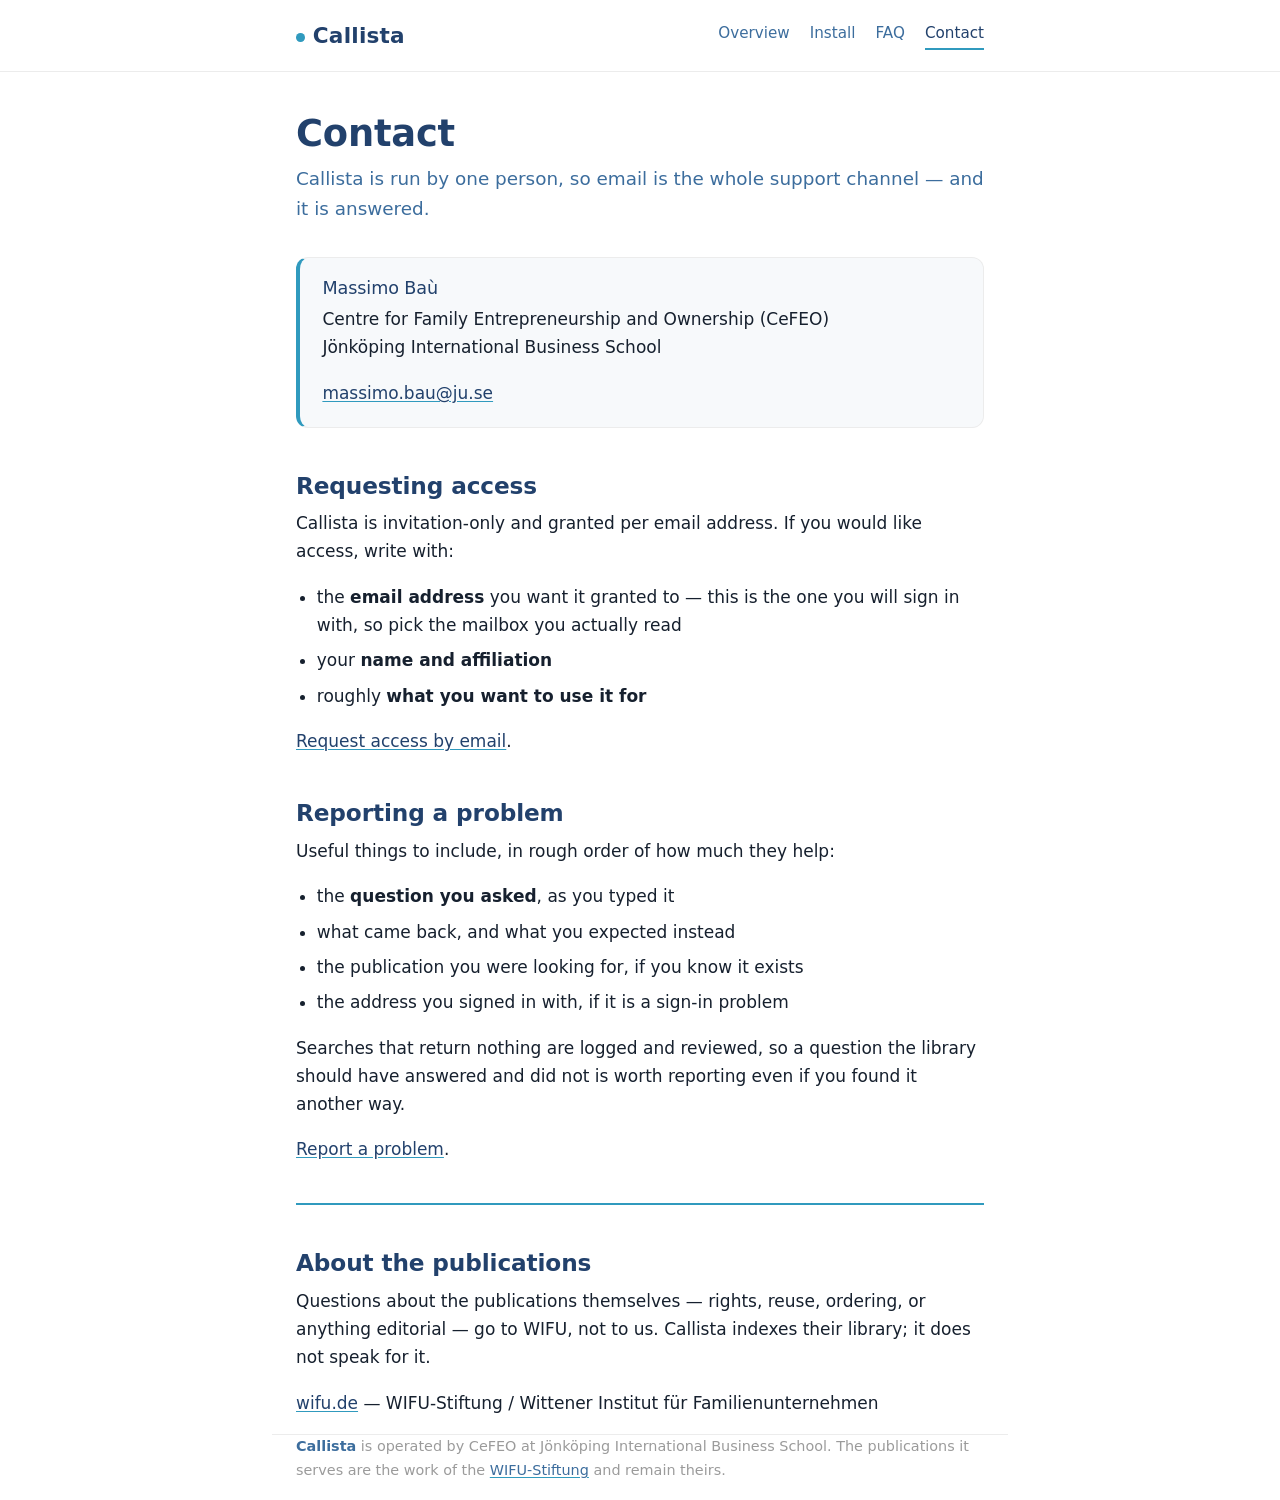
==== contact.html @ 36d976da "Callista public site: overview, install, FAQ, contact Static HTML on the WIFU palette (navy #22416C," ====
<!doctype html>
<html lang="en">
<head>
<meta charset="utf-8">
<meta name="viewport" content="width=device-width,initial-scale=1">
<title>Callista — Contact</title>
<meta name="description" content="Request access to Callista, or report a problem.">
<link rel="icon" href="favicon.svg" type="image/svg+xml">
<link rel="stylesheet" href="styles.css">
</head>
<body>

<header>
  <div class="bar">
    <a class="wordmark" href="./">Callista</a>
    <nav>
      <a href="./">Overview</a>
      <a href="install.html">Install</a>
      <a href="faq.html">FAQ</a>
      <a href="contact.html" aria-current="page">Contact</a>
    </nav>
  </div>
</header>

<main class="wrap">

  <h1>Contact</h1>
  <p class="lede">Callista is run by one person, so email is the whole support channel —
    and it is answered.</p>

  <div class="panel accent">
    <h3>Massimo Baù</h3>
    <p>Centre for Family Entrepreneurship and Ownership (CeFEO)<br>
       Jönköping International Business School</p>
    <p style="margin-bottom:0">
      <a href="mailto:massimo.bau@ju.se?subject=Callista">massimo.bau@ju.se</a>
    </p>
  </div>

  <h2>Requesting access</h2>
  <p>Callista is invitation-only and granted per email address. If you would like access,
    write with:</p>
  <ul>
    <li>the <strong>email address</strong> you want it granted to — this is the one you
      will sign in with, so pick the mailbox you actually read</li>
    <li>your <strong>name and affiliation</strong></li>
    <li>roughly <strong>what you want to use it for</strong></li>
  </ul>
  <p><a href="mailto:massimo.bau@ju.se?subject=Callista%20access%20request">Request access
    by email</a>.</p>

  <h2>Reporting a problem</h2>
  <p>Useful things to include, in rough order of how much they help:</p>
  <ul>
    <li>the <strong>question you asked</strong>, as you typed it</li>
    <li>what came back, and what you expected instead</li>
    <li>the publication you were looking for, if you know it exists</li>
    <li>the address you signed in with, if it is a sign-in problem</li>
  </ul>
  <p>Searches that return nothing are logged and reviewed, so a question the library should
    have answered and did not is worth reporting even if you found it another way.</p>
  <p><a href="mailto:massimo.bau@ju.se?subject=Callista%20problem%20report">Report a
    problem</a>.</p>

  <hr>

  <h2>About the publications</h2>
  <p>Questions about the publications themselves — rights, reuse, ordering, or anything
    editorial — go to WIFU, not to us. Callista indexes their library; it does not speak
    for it.</p>
  <p><a href="https://www.wifu.de/" rel="noopener">wifu.de</a> —
     WIFU-Stiftung / Wittener Institut für Familienunternehmen</p>

</main>

<footer class="wrap">
  <p><strong style="color:var(--tert)">Callista</strong> is operated by CeFEO at Jönköping
    International Business School. The publications it serves are the work of the
    <a href="https://www.wifu.de/" rel="noopener">WIFU-Stiftung</a> and remain theirs.</p>
</footer>

</body>
</html>
---- styles.css ----
/* Callista — callista.familybusiness.se
 *
 * Palette lifted from WIFU's own theme (bergauf). Note the contrast constraint:
 * #309ABE on white is ~3.1:1, which is fine for large headings, fills and rules but
 * NOT for body copy. Body text is always --navy or near-black. Do not "brighten" it.
 */

:root {
  --navy:  #22416C;   /* primary — all body copy */
  --cyan:  #309ABE;   /* accent — rules, fills, large headings only */
  --tert:  #3C6D9D;   /* secondary text */
  --grey:  #ECECEC;   /* borders, panels */
  --mid:   #9B9B9B;   /* muted text */
  --ink:   #16202E;   /* near-black for long-form reading */
  --bg:    #ffffff;
  --panel: #F7F9FB;
}

/* Self-hosted, per the brand spec — no third-party font CDN, so no external request
 * and nothing to consent to. The .woff2 files belong in ./fonts/. Until they land the
 * stacks below fall back cleanly, so the site is never blocked on the asset drop. */
@font-face {
  font-family: 'Roboto Condensed';
  src: url('./fonts/roboto-condensed-700.woff2') format('woff2');
  font-weight: 700; font-style: normal; font-display: swap;
}
@font-face {
  font-family: 'Roboto';
  src: url('./fonts/roboto-400.woff2') format('woff2');
  font-weight: 400; font-style: normal; font-display: swap;
}
@font-face {
  font-family: 'Roboto';
  src: url('./fonts/roboto-500.woff2') format('woff2');
  font-weight: 500; font-style: normal; font-display: swap;
}

*, *::before, *::after { box-sizing: border-box; }

html { -webkit-text-size-adjust: 100%; }

body {
  margin: 0;
  font-family: 'Roboto', system-ui, -apple-system, 'Segoe UI', Helvetica, Arial, sans-serif;
  font-size: 17px;
  line-height: 1.65;
  color: var(--ink);
  background: var(--bg);
}

.wrap { max-width: 46rem; margin: 0 auto; padding: 0 1.5rem; }

/* ---------------------------------------------------------------- header */
header {
  border-bottom: 1px solid var(--grey);
  background: var(--bg);
}
.bar {
  display: flex; align-items: center; gap: 1.5rem;
  padding: 1.1rem 0;
  max-width: 46rem; margin: 0 auto; padding-left: 1.5rem; padding-right: 1.5rem;
}

/* The wordmark. NOTE: this is typographic on purpose — logo.svg and mark.svg are being
 * finalised separately. When they arrive, replace the .wordmark span with:
 *   <img src="logo.svg" alt="Callista" height="28">
 * The WIFU logo deliberately does NOT appear here: callista.familybusiness.se is a
 * CeFEO-operated domain, and a WIFU mark in the header would read as "published by WIFU". */
.wordmark {
  font-family: 'Roboto Condensed', 'Arial Narrow', system-ui, sans-serif;
  font-weight: 700;
  font-size: 1.35rem;
  letter-spacing: .01em;
  color: var(--navy);
  text-decoration: none;
  white-space: nowrap;
}
.wordmark::before {
  content: ""; display: inline-block;
  width: .55rem; height: .55rem; border-radius: 50%;
  background: var(--cyan); margin-right: .5rem; vertical-align: .05em;
}

nav { margin-left: auto; display: flex; gap: 1.25rem; flex-wrap: wrap; }
nav a {
  color: var(--tert); text-decoration: none; font-size: .95rem; font-weight: 500;
  padding-bottom: 2px; border-bottom: 2px solid transparent;
}
nav a:hover { color: var(--navy); }
nav a[aria-current="page"] { color: var(--navy); border-bottom-color: var(--cyan); }

/* ------------------------------------------------------------------ type */
h1, h2, h3 {
  font-family: 'Roboto Condensed', 'Arial Narrow', system-ui, sans-serif;
  font-weight: 700;
  color: var(--navy);
  line-height: 1.2;
  letter-spacing: -.005em;
}
h1 { font-size: 2.3rem; margin: 2.5rem 0 .5rem; }
h2 { font-size: 1.45rem; margin: 2.75rem 0 .6rem; }
h3 { font-size: 1.1rem; margin: 1.75rem 0 .4rem; font-family: 'Roboto', system-ui, sans-serif; font-weight: 500; }

.lede { font-size: 1.15rem; color: var(--tert); margin: 0 0 2rem; }

p { margin: 0 0 1.1rem; }
a { color: var(--navy); text-decoration-color: var(--cyan); text-underline-offset: 2px; }
a:hover { color: var(--cyan); }

ul, ol { margin: 0 0 1.1rem; padding-left: 1.3rem; }
li { margin-bottom: .45rem; }

hr { border: 0; border-top: 2px solid var(--cyan); margin: 2.5rem 0; }

code, .mono {
  font-family: ui-monospace, SFMono-Regular, Menlo, Consolas, monospace;
  font-size: .9em;
  background: var(--panel);
  border: 1px solid var(--grey);
  border-radius: 5px;
  padding: .1rem .35rem;
  word-break: break-all;
}

/* --------------------------------------------------------------- panels */
.panel {
  background: var(--panel);
  border: 1px solid var(--grey);
  border-radius: 12px;
  padding: 1.25rem 1.4rem;
  margin: 0 0 1.4rem;
}
.panel.accent { border-left: 4px solid var(--cyan); }
.panel h3 { margin-top: 0; }
.panel :last-child { margin-bottom: 0; }

/* URL to copy on the install page */
.endpoint {
  display: block;
  font-family: ui-monospace, SFMono-Regular, Menlo, Consolas, monospace;
  font-size: 1rem;
  background: var(--navy);
  color: #fff;
  border: 0;
  border-radius: 10px;
  padding: .9rem 1.1rem;
  margin: 0 0 1.4rem;
  word-break: break-all;
}

/* numbered steps */
ol.steps { list-style: none; padding: 0; counter-reset: s; }
ol.steps > li {
  counter-increment: s;
  position: relative;
  padding-left: 2.6rem;
  margin-bottom: 1.5rem;
}
ol.steps > li::before {
  content: counter(s);
  position: absolute; left: 0; top: .05rem;
  width: 1.8rem; height: 1.8rem;
  display: grid; place-items: center;
  border-radius: 50%;
  background: var(--cyan); color: #fff;
  font-family: 'Roboto Condensed', system-ui, sans-serif;
  font-weight: 700; font-size: .95rem;
}

/* stat row */
.stats { display: flex; flex-wrap: wrap; gap: 1.75rem; margin: 0 0 1.5rem; }
.stat b {
  display: block;
  font-family: 'Roboto Condensed', 'Arial Narrow', system-ui, sans-serif;
  font-weight: 700; font-size: 2rem; line-height: 1.1; color: var(--navy);
}
.stat span { color: var(--tert); font-size: .9rem; }

/* FAQ */
details {
  border-bottom: 1px solid var(--grey);
  padding: 1rem 0;
}
details summary {
  cursor: pointer;
  font-weight: 500;
  color: var(--navy);
  list-style: none;
  display: flex; gap: .6rem; align-items: flex-start;
}
details summary::-webkit-details-marker { display: none; }
details summary::before {
  content: "+"; color: var(--cyan); font-weight: 700; line-height: 1.5;
}
details[open] summary::before { content: "–"; }
details > *:not(summary) { margin-top: .8rem; }

/* --------------------------------------------------------------- footer */
footer {
  margin-top: 4rem;
  border-top: 1px solid var(--grey);
  padding: 2rem 0 3rem;
  color: var(--mid);
  font-size: .9rem;
}
footer a { color: var(--tert); }

/* --------------------------------------------------------------- mobile */
@media (max-width: 34rem) {
  body { font-size: 16px; }
  h1 { font-size: 1.85rem; }
  h2 { font-size: 1.25rem; }
  .bar { flex-wrap: wrap; gap: .75rem 1rem; }
  nav { margin-left: 0; width: 100%; gap: 1rem; }
  .stats { gap: 1.1rem 1.75rem; }
}

/* Respect the reader's theme where it costs nothing, but keep the palette:
 * this is a brand surface, so dark mode inverts the shell, not the accents. */
@media (prefers-color-scheme: dark) {
  :root {
    --bg: #10161F; --panel: #182231; --grey: #2A3646;
    --ink: #E4EAF1; --navy: #8FB6D8; --tert: #9FB6CC; --mid: #7C8B9C;
  }
  .endpoint { background: #1B2942; }
  ol.steps > li::before { color: #0E141C; }
}
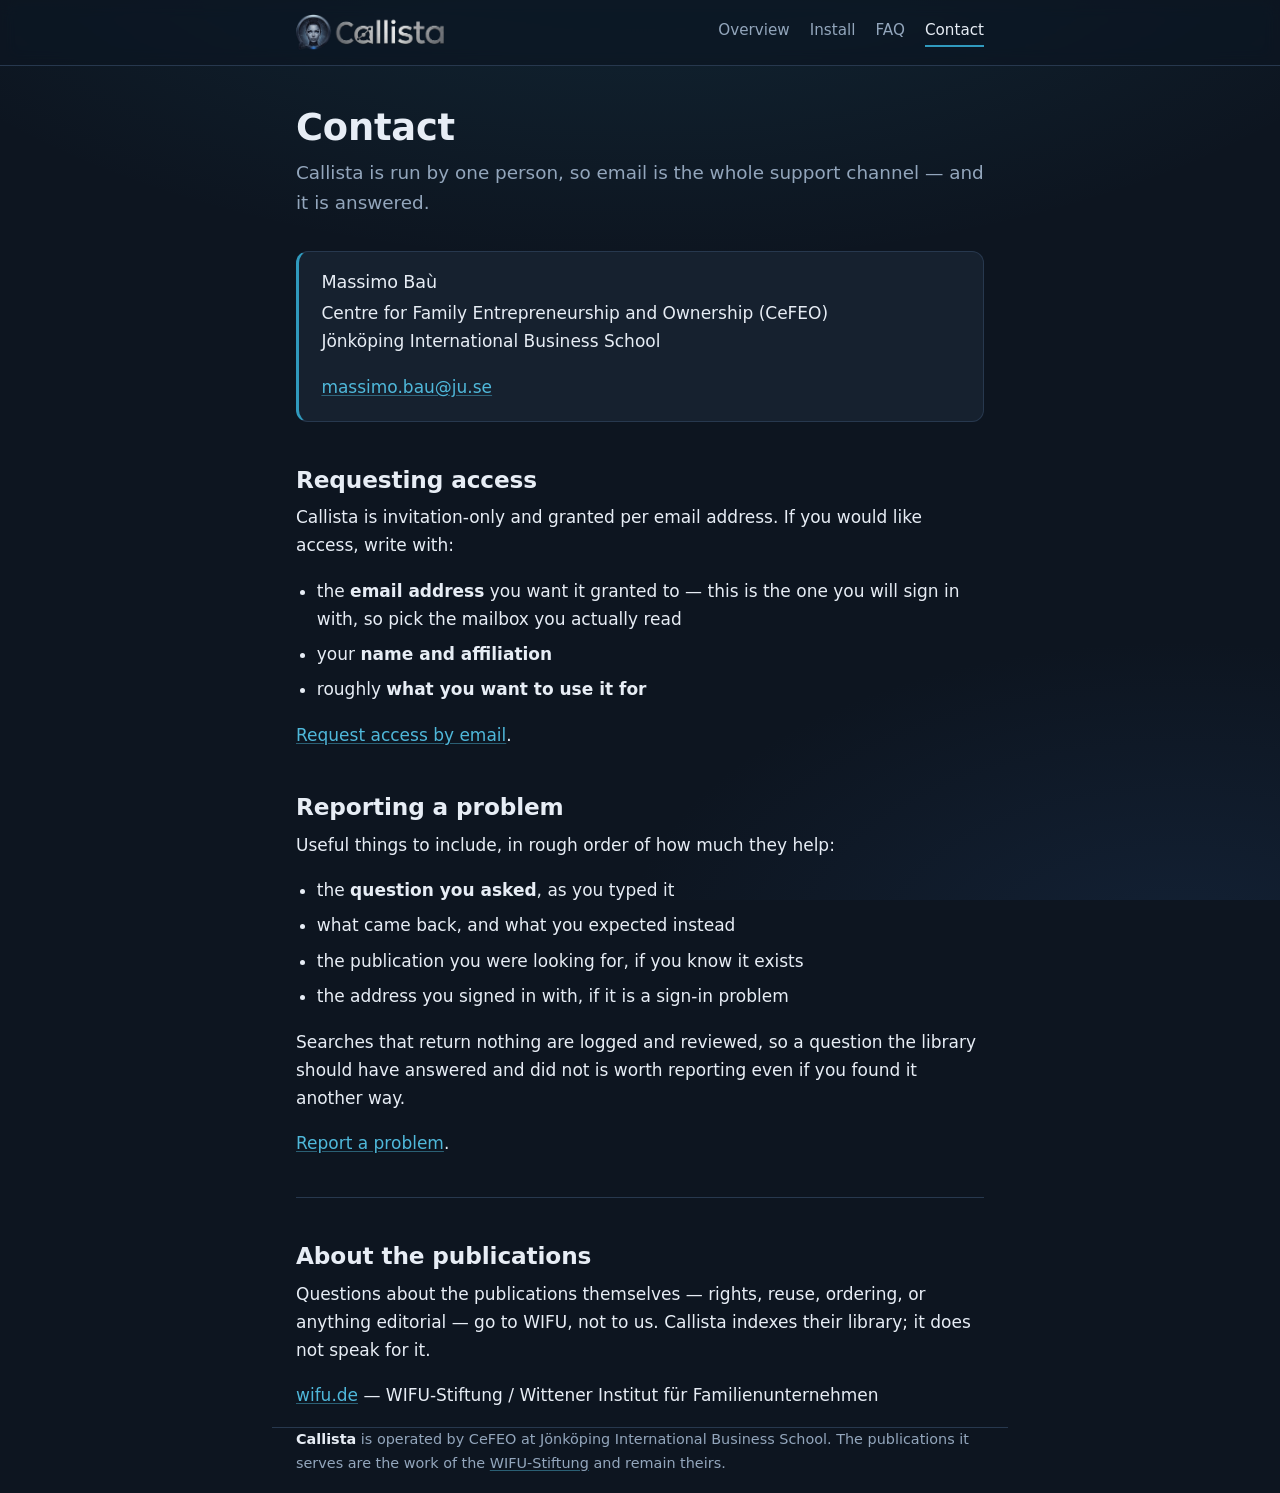
==== commit 0fe4217b: "Real Callista lockup, and a dark ground to put it on The logo arrived, so the two open asset slots c" ====
--- a/contact.html
+++ b/contact.html
@@ -5,14 +5,17 @@
 <meta name="viewport" content="width=device-width,initial-scale=1">
 <title>Callista — Contact</title>
 <meta name="description" content="Request access to Callista, or report a problem.">
-<link rel="icon" href="favicon.svg" type="image/svg+xml">
+<link rel="icon" href="favicon.ico" sizes="any">
+<link rel="icon" href="favicon-32.png" type="image/png" sizes="32x32">
+<link rel="apple-touch-icon" href="favicon-180.png">
+<meta name="color-scheme" content="dark">
 <link rel="stylesheet" href="styles.css">
 </head>
 <body>
 
 <header>
   <div class="bar">
-    <a class="wordmark" href="./">Callista</a>
+    <a class="brand" href="./" aria-label="Callista"><img src="logo.png" srcset="logo.png 640w, logo@2x.png 1024w" sizes="148px" alt="Callista" width="640" height="162"></a>
     <nav>
       <a href="./">Overview</a>
       <a href="install.html">Install</a>
@@ -74,7 +77,7 @@
 </main>
 
 <footer class="wrap">
-  <p><strong style="color:var(--tert)">Callista</strong> is operated by CeFEO at Jönköping
+  <p><strong style="color:var(--text)">Callista</strong> is operated by CeFEO at Jönköping
     International Business School. The publications it serves are the work of the
     <a href="https://www.wifu.de/" rel="noopener">WIFU-Stiftung</a> and remain theirs.</p>
 </footer>
--- a/styles.css
+++ b/styles.css
@@ -1,24 +1,34 @@
 /* Callista — callista.familybusiness.se
  *
- * Palette lifted from WIFU's own theme (bergauf). Note the contrast constraint:
- * #309ABE on white is ~3.1:1, which is fine for large headings, fills and rules but
- * NOT for body copy. Body text is always --navy or near-black. Do not "brighten" it.
+ * DARK BY DESIGN, and matched to the connector's own surfaces (src/theme.ts in
+ * CeFEO-JIBS/wifu-mcp-connector). A reader crosses between the two mid-install — this
+ * page, then mcp.familybusiness.se/callista to sign in — so they have to look like one
+ * product.
+ *
+ * The lockup is the reason. It is chrome artwork on a transparent background: on white
+ * it has almost no edge contrast and reads as a grey smudge, and the mark's own field is
+ * near-black.
+ *
+ * The contrast constraint from the brand notes inverts here, usefully. #309ABE is only
+ * ~3.1:1 on white — fine for rules and fills, barred from body copy. On this ground it
+ * clears 7:1, so it can carry text as well.
  */
 
 :root {
-  --navy:  #22416C;   /* primary — all body copy */
-  --cyan:  #309ABE;   /* accent — rules, fills, large headings only */
-  --tert:  #3C6D9D;   /* secondary text */
-  --grey:  #ECECEC;   /* borders, panels */
-  --mid:   #9B9B9B;   /* muted text */
-  --ink:   #16202E;   /* near-black for long-form reading */
-  --bg:    #ffffff;
-  --panel: #F7F9FB;
-}
-
-/* Self-hosted, per the brand spec — no third-party font CDN, so no external request
- * and nothing to consent to. The .woff2 files belong in ./fonts/. Until they land the
- * stacks below fall back cleanly, so the site is never blocked on the asset drop. */
+  --ground: #0D1520;  /* page */
+  --panel:  #16212F;  /* cards */
+  --raised: #1D2A3A;  /* code, table stripes */
+  --line:   #27384E;  /* borders */
+  --text:   #E7EDF5;  /* body copy */
+  --muted:  #93A6BC;  /* secondary */
+  --cyan:   #309ABE;  /* WIFU accent */
+  --lift:   #4FB8DA;  /* links, hover */
+  --navy:   #22416C;  /* WIFU primary, as a deep fill */
+}
+
+/* Self-hosted, per the brand spec — no third-party font CDN, so no external request and
+ * nothing to consent to. The .woff2 files belong in ./fonts/. Until they land the stacks
+ * below fall back cleanly, so the site is never blocked on the asset drop. */
 @font-face {
   font-family: 'Roboto Condensed';
   src: url('./fonts/roboto-condensed-700.woff2') format('woff2');
@@ -44,79 +54,74 @@
   font-family: 'Roboto', system-ui, -apple-system, 'Segoe UI', Helvetica, Arial, sans-serif;
   font-size: 17px;
   line-height: 1.65;
-  color: var(--ink);
-  background: var(--bg);
+  color: var(--text);
+  background: var(--ground);
+  /* A cool wash so the chrome has something to sit in rather than floating on flat
+   * black. Fixed, so it does not slide under the content on scroll. */
+  background-image:
+    radial-gradient(1200px 560px at 50% -14%, rgba(48,154,190,.15), transparent 70%),
+    radial-gradient(820px 460px at 92% 106%, rgba(34,65,108,.28), transparent 68%);
+  background-attachment: fixed;
 }
 
 .wrap { max-width: 46rem; margin: 0 auto; padding: 0 1.5rem; }
 
 /* ---------------------------------------------------------------- header */
 header {
-  border-bottom: 1px solid var(--grey);
-  background: var(--bg);
+  border-bottom: 1px solid var(--line);
+  background: rgba(13,21,32,.72);
+  backdrop-filter: saturate(140%) blur(8px);
+  position: sticky; top: 0; z-index: 10;
 }
 .bar {
   display: flex; align-items: center; gap: 1.5rem;
-  padding: 1.1rem 0;
-  max-width: 46rem; margin: 0 auto; padding-left: 1.5rem; padding-right: 1.5rem;
-}
-
-/* The wordmark. NOTE: this is typographic on purpose — logo.svg and mark.svg are being
- * finalised separately. When they arrive, replace the .wordmark span with:
- *   <img src="logo.svg" alt="Callista" height="28">
- * The WIFU logo deliberately does NOT appear here: callista.familybusiness.se is a
- * CeFEO-operated domain, and a WIFU mark in the header would read as "published by WIFU". */
-.wordmark {
-  font-family: 'Roboto Condensed', 'Arial Narrow', system-ui, sans-serif;
-  font-weight: 700;
-  font-size: 1.35rem;
-  letter-spacing: .01em;
-  color: var(--navy);
-  text-decoration: none;
-  white-space: nowrap;
-}
-.wordmark::before {
-  content: ""; display: inline-block;
-  width: .55rem; height: .55rem; border-radius: 50%;
-  background: var(--cyan); margin-right: .5rem; vertical-align: .05em;
-}
+  padding: .85rem 1.5rem;
+  max-width: 46rem; margin: 0 auto;
+}
+
+/* The lockup. The WIFU logo deliberately does NOT appear here:
+ * callista.familybusiness.se is a CeFEO-operated domain, and a WIFU mark in the header
+ * would read as "published by WIFU", which it is not. WIFU is credited in the footer. */
+.brand { display: block; line-height: 0; flex: 0 0 auto; }
+.brand img { display: block; width: 148px; height: auto; }
 
 nav { margin-left: auto; display: flex; gap: 1.25rem; flex-wrap: wrap; }
 nav a {
-  color: var(--tert); text-decoration: none; font-size: .95rem; font-weight: 500;
+  color: var(--muted); text-decoration: none; font-size: .95rem; font-weight: 500;
   padding-bottom: 2px; border-bottom: 2px solid transparent;
 }
-nav a:hover { color: var(--navy); }
-nav a[aria-current="page"] { color: var(--navy); border-bottom-color: var(--cyan); }
+nav a:hover { color: var(--text); }
+nav a[aria-current="page"] { color: var(--text); border-bottom-color: var(--cyan); }
 
 /* ------------------------------------------------------------------ type */
 h1, h2, h3 {
   font-family: 'Roboto Condensed', 'Arial Narrow', system-ui, sans-serif;
   font-weight: 700;
-  color: var(--navy);
+  color: var(--text);
   line-height: 1.2;
   letter-spacing: -.005em;
 }
 h1 { font-size: 2.3rem; margin: 2.5rem 0 .5rem; }
 h2 { font-size: 1.45rem; margin: 2.75rem 0 .6rem; }
-h3 { font-size: 1.1rem; margin: 1.75rem 0 .4rem; font-family: 'Roboto', system-ui, sans-serif; font-weight: 500; }
-
-.lede { font-size: 1.15rem; color: var(--tert); margin: 0 0 2rem; }
+h3 { font-size: 1.1rem; margin: 1.75rem 0 .4rem;
+     font-family: 'Roboto', system-ui, sans-serif; font-weight: 500; }
+
+.lede { font-size: 1.15rem; color: var(--muted); margin: 0 0 2rem; }
 
 p { margin: 0 0 1.1rem; }
-a { color: var(--navy); text-decoration-color: var(--cyan); text-underline-offset: 2px; }
-a:hover { color: var(--cyan); }
+a { color: var(--lift); text-decoration-color: rgba(79,184,218,.45); text-underline-offset: 2px; }
+a:hover { color: #7FD0EA; }
 
 ul, ol { margin: 0 0 1.1rem; padding-left: 1.3rem; }
 li { margin-bottom: .45rem; }
 
-hr { border: 0; border-top: 2px solid var(--cyan); margin: 2.5rem 0; }
+hr { border: 0; border-top: 1px solid var(--line); margin: 2.5rem 0; }
 
 code, .mono {
   font-family: ui-monospace, SFMono-Regular, Menlo, Consolas, monospace;
   font-size: .9em;
-  background: var(--panel);
-  border: 1px solid var(--grey);
+  background: var(--raised);
+  border: 1px solid var(--line);
   border-radius: 5px;
   padding: .1rem .35rem;
   word-break: break-all;
@@ -125,12 +130,12 @@
 /* --------------------------------------------------------------- panels */
 .panel {
   background: var(--panel);
-  border: 1px solid var(--grey);
+  border: 1px solid var(--line);
   border-radius: 12px;
   padding: 1.25rem 1.4rem;
   margin: 0 0 1.4rem;
 }
-.panel.accent { border-left: 4px solid var(--cyan); }
+.panel.accent { border-left: 3px solid var(--cyan); }
 .panel h3 { margin-top: 0; }
 .panel :last-child { margin-bottom: 0; }
 
@@ -141,7 +146,7 @@
   font-size: 1rem;
   background: var(--navy);
   color: #fff;
-  border: 0;
+  border: 1px solid #2E5688;
   border-radius: 10px;
   padding: .9rem 1.1rem;
   margin: 0 0 1.4rem;
@@ -162,7 +167,7 @@
   width: 1.8rem; height: 1.8rem;
   display: grid; place-items: center;
   border-radius: 50%;
-  background: var(--cyan); color: #fff;
+  background: var(--cyan); color: #08111B;
   font-family: 'Roboto Condensed', system-ui, sans-serif;
   font-weight: 700; font-size: .95rem;
 }
@@ -172,19 +177,19 @@
 .stat b {
   display: block;
   font-family: 'Roboto Condensed', 'Arial Narrow', system-ui, sans-serif;
-  font-weight: 700; font-size: 2rem; line-height: 1.1; color: var(--navy);
-}
-.stat span { color: var(--tert); font-size: .9rem; }
+  font-weight: 700; font-size: 2rem; line-height: 1.1; color: var(--text);
+}
+.stat span { color: var(--muted); font-size: .9rem; }
 
 /* FAQ */
 details {
-  border-bottom: 1px solid var(--grey);
+  border-bottom: 1px solid var(--line);
   padding: 1rem 0;
 }
 details summary {
   cursor: pointer;
   font-weight: 500;
-  color: var(--navy);
+  color: var(--text);
   list-style: none;
   display: flex; gap: .6rem; align-items: flex-start;
 }
@@ -198,12 +203,13 @@
 /* --------------------------------------------------------------- footer */
 footer {
   margin-top: 4rem;
-  border-top: 1px solid var(--grey);
+  border-top: 1px solid var(--line);
   padding: 2rem 0 3rem;
-  color: var(--mid);
+  color: var(--muted);
   font-size: .9rem;
 }
-footer a { color: var(--tert); }
+footer a { color: var(--muted); }
+footer a:hover { color: var(--lift); }
 
 /* --------------------------------------------------------------- mobile */
 @media (max-width: 34rem) {
@@ -211,17 +217,7 @@
   h1 { font-size: 1.85rem; }
   h2 { font-size: 1.25rem; }
   .bar { flex-wrap: wrap; gap: .75rem 1rem; }
+  .brand img { width: 128px; }
   nav { margin-left: 0; width: 100%; gap: 1rem; }
   .stats { gap: 1.1rem 1.75rem; }
 }
-
-/* Respect the reader's theme where it costs nothing, but keep the palette:
- * this is a brand surface, so dark mode inverts the shell, not the accents. */
-@media (prefers-color-scheme: dark) {
-  :root {
-    --bg: #10161F; --panel: #182231; --grey: #2A3646;
-    --ink: #E4EAF1; --navy: #8FB6D8; --tert: #9FB6CC; --mid: #7C8B9C;
-  }
-  .endpoint { background: #1B2942; }
-  ol.steps > li::before { color: #0E141C; }
-}
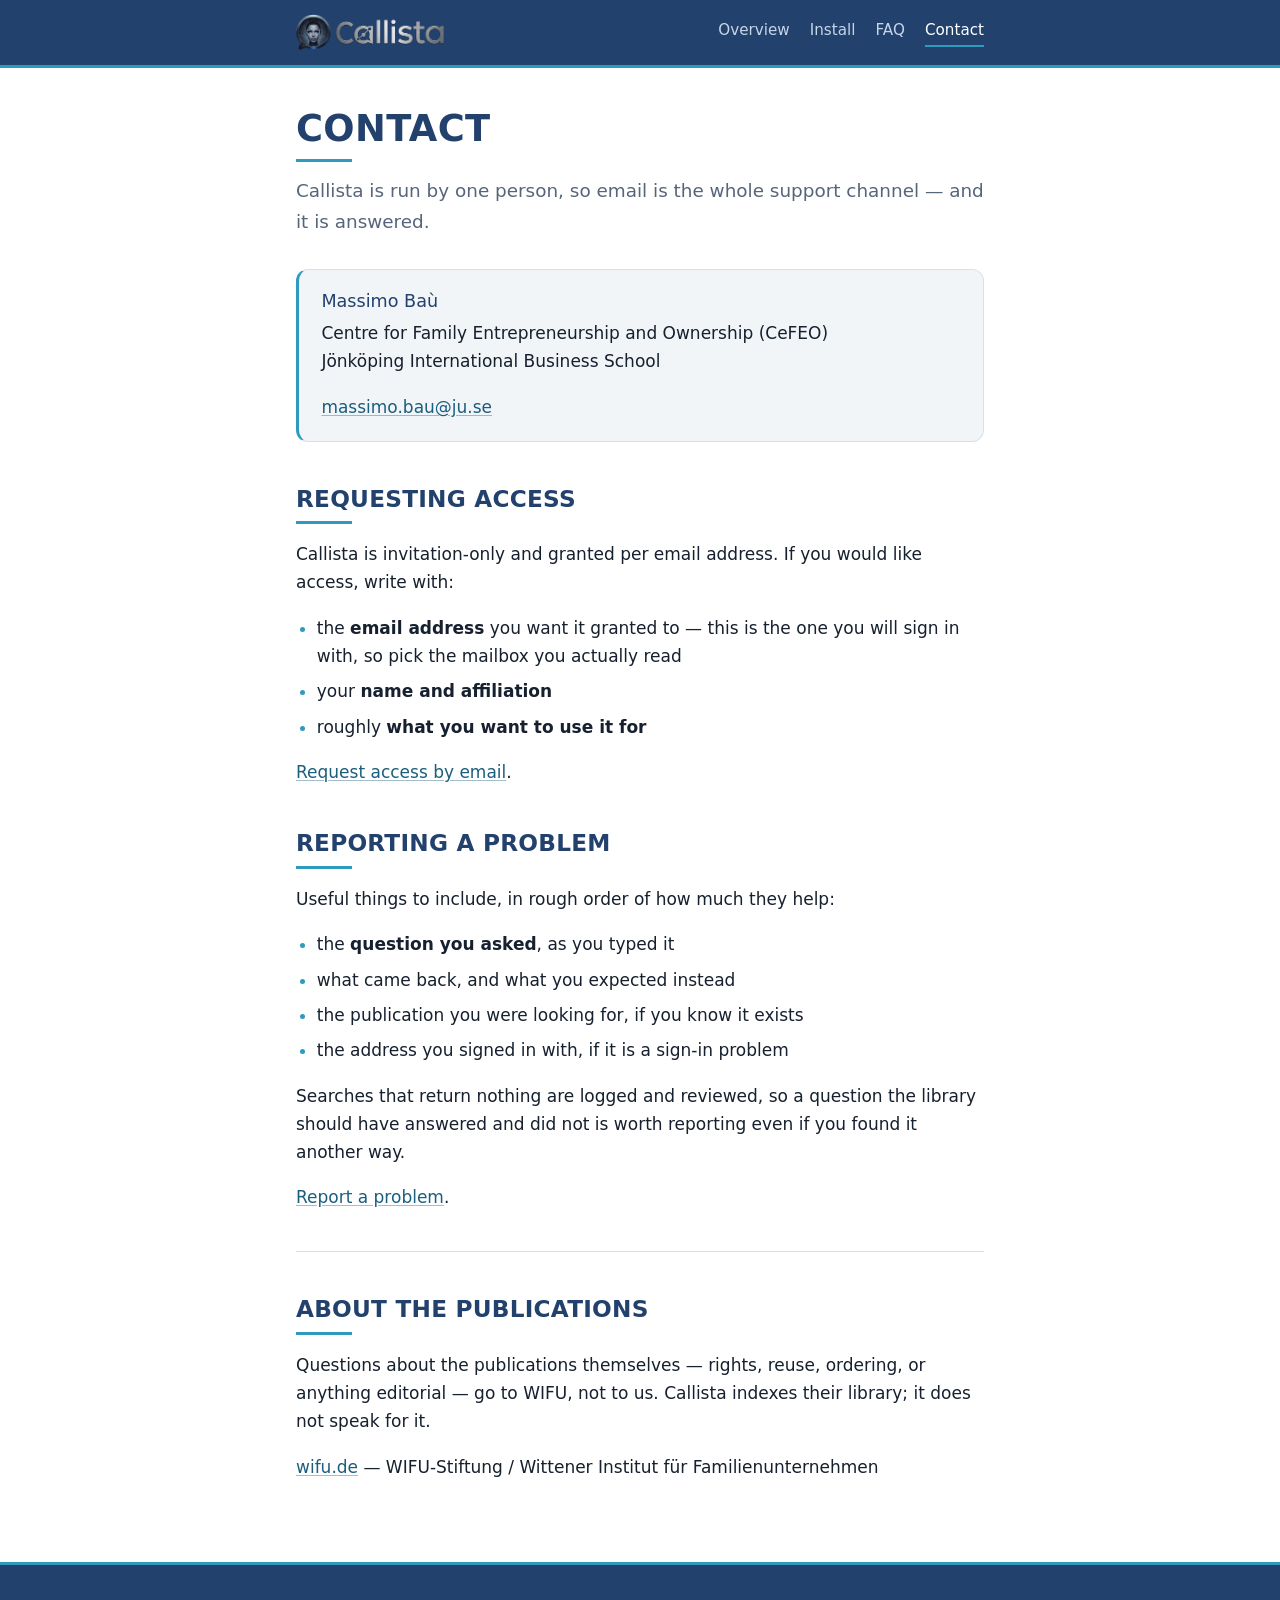
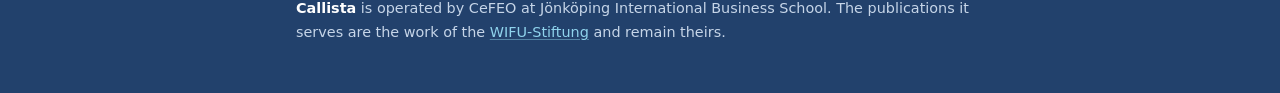
==== commit 178bd379: "Put the site in WIFU's livery White ground, WIFU navy #22416C and accent cyan #309ABE, arranged the " ====
--- a/contact.html
+++ b/contact.html
@@ -8,7 +8,7 @@
 <link rel="icon" href="favicon.ico" sizes="any">
 <link rel="icon" href="favicon-32.png" type="image/png" sizes="32x32">
 <link rel="apple-touch-icon" href="favicon-180.png">
-<meta name="color-scheme" content="dark">
+<meta name="color-scheme" content="light">
 <link rel="stylesheet" href="styles.css">
 </head>
 <body>
@@ -76,10 +76,12 @@
 
 </main>
 
-<footer class="wrap">
-  <p><strong style="color:var(--text)">Callista</strong> is operated by CeFEO at Jönköping
+<footer>
+  <div class="wrap">
+  <p><strong>Callista</strong> is operated by CeFEO at Jönköping
     International Business School. The publications it serves are the work of the
     <a href="https://www.wifu.de/" rel="noopener">WIFU-Stiftung</a> and remain theirs.</p>
+  </div>
 </footer>
 
 </body>
--- a/styles.css
+++ b/styles.css
@@ -1,29 +1,45 @@
 /* Callista — callista.familybusiness.se
  *
- * DARK BY DESIGN, and matched to the connector's own surfaces (src/theme.ts in
- * CeFEO-JIBS/wifu-mcp-connector). A reader crosses between the two mid-install — this
- * page, then mcp.familybusiness.se/callista to sign in — so they have to look like one
- * product.
- *
- * The lockup is the reason. It is chrome artwork on a transparent background: on white
- * it has almost no edge contrast and reads as a grey smudge, and the mark's own field is
- * near-black.
- *
- * The contrast constraint from the brand notes inverts here, usefully. #309ABE is only
- * ~3.1:1 on white — fine for rules and fills, barred from body copy. On this ground it
- * clears 7:1, so it can carry text as well.
+ * WIFU LIVERY ON A CeFEO DOMAIN. The palette is WIFU's own pair — the deep navy
+ * #22416C and the accent cyan #309ABE — laid out the way wifu.de lays them out: white
+ * ground, navy uppercase condensed headings, a short cyan rule beneath them, navy pill
+ * buttons, navy full-bleed bands top and bottom. A reader who arrives from wifu.de should
+ * recognise where the material comes from.
+ *
+ * THE HEADER AND FOOTER ARE NAVY FOR A REASON, and it is not decoration. The Callista
+ * lockup is chrome artwork on a transparent background: on white it has almost no edge
+ * contrast and reads as a grey smudge, and the mark's own field is near-black. It was
+ * drawn for a dark ground. Putting the navy band behind it keeps the page light like
+ * wifu.de while giving the lockup the ground it needs. Do not move the lockup onto white.
+ *
+ * The contrast constraint from the brand notes applies again here, since we are back on a
+ * light surface: #309ABE is ~3.2:1 on white — fine for rules, fills, chips and borders,
+ * barred from body copy. Links use #1B5E7E, the same hue darkened to 7.1:1.
+ *
+ * Measured ratios, all AA or better:
+ *   #16202E on white 16.4   body copy
+ *   #56657A on white 5.9    secondary text
+ *   #22416C on white 10.3   headings
+ *   #1B5E7E on white 7.1    links
+ *   #FFFFFF on navy 10.3    header, buttons, bands
+ *   #C6D5E8 on navy 6.9     footer copy
+ *   #8FD3EC on navy 6.2     footer links
+ *   #16202E on cyan 5.1     step numerals
  */
 
 :root {
-  --ground: #0D1520;  /* page */
-  --panel:  #16212F;  /* cards */
-  --raised: #1D2A3A;  /* code, table stripes */
-  --line:   #27384E;  /* borders */
-  --text:   #E7EDF5;  /* body copy */
-  --muted:  #93A6BC;  /* secondary */
-  --cyan:   #309ABE;  /* WIFU accent */
-  --lift:   #4FB8DA;  /* links, hover */
-  --navy:   #22416C;  /* WIFU primary, as a deep fill */
+  --ground:  #FFFFFF;  /* page */
+  --surface: #F2F5F8;  /* cards, code, table stripes */
+  --line:    #D8E0EA;  /* borders */
+  --text:    #16202E;  /* body copy */
+  --muted:   #56657A;  /* secondary */
+  --navy:    #22416C;  /* WIFU primary — headings, bands, buttons */
+  --navy-lo: #1A3357;  /* pressed / hover on navy */
+  --cyan:    #309ABE;  /* WIFU accent — rules, fills, chips */
+  --link:    #1B5E7E;  /* the accent darkened until it can carry text */
+  --link-lo: #123F55;  /* link hover */
+  --on-navy: #C6D5E8;  /* copy on a navy band */
+  --on-navy-link: #8FD3EC;
 }
 
 /* Self-hosted, per the brand spec — no third-party font CDN, so no external request and
@@ -49,28 +65,27 @@
 
 html { -webkit-text-size-adjust: 100%; }
 
+/* The navy footer is a band, so it has to reach the bottom of the window even on a short
+ * page — otherwise the band floats with white beneath it. */
 body {
   margin: 0;
+  min-height: 100vh;
+  display: flex; flex-direction: column;
   font-family: 'Roboto', system-ui, -apple-system, 'Segoe UI', Helvetica, Arial, sans-serif;
   font-size: 17px;
   line-height: 1.65;
   color: var(--text);
   background: var(--ground);
-  /* A cool wash so the chrome has something to sit in rather than floating on flat
-   * black. Fixed, so it does not slide under the content on scroll. */
-  background-image:
-    radial-gradient(1200px 560px at 50% -14%, rgba(48,154,190,.15), transparent 70%),
-    radial-gradient(820px 460px at 92% 106%, rgba(34,65,108,.28), transparent 68%);
-  background-attachment: fixed;
-}
+}
+main { flex: 1 0 auto; }
+footer { flex-shrink: 0; }
 
 .wrap { max-width: 46rem; margin: 0 auto; padding: 0 1.5rem; }
 
 /* ---------------------------------------------------------------- header */
 header {
-  border-bottom: 1px solid var(--line);
-  background: rgba(13,21,32,.72);
-  backdrop-filter: saturate(140%) blur(8px);
+  background: var(--navy);
+  border-bottom: 3px solid var(--cyan);
   position: sticky; top: 0; z-index: 10;
 }
 .bar {
@@ -79,48 +94,63 @@
   max-width: 46rem; margin: 0 auto;
 }
 
-/* The lockup. The WIFU logo deliberately does NOT appear here:
- * callista.familybusiness.se is a CeFEO-operated domain, and a WIFU mark in the header
- * would read as "published by WIFU", which it is not. WIFU is credited in the footer. */
+/* The lockup, on the navy band it was drawn for. The WIFU logo deliberately does NOT
+ * appear here: callista.familybusiness.se is a CeFEO-operated domain, and a WIFU mark in
+ * the header would read as "published by WIFU", which it is not. The colours are WIFU's;
+ * the imprint is CeFEO's, and the footer says so. */
 .brand { display: block; line-height: 0; flex: 0 0 auto; }
 .brand img { display: block; width: 148px; height: auto; }
 
 nav { margin-left: auto; display: flex; gap: 1.25rem; flex-wrap: wrap; }
 nav a {
-  color: var(--muted); text-decoration: none; font-size: .95rem; font-weight: 500;
+  color: var(--on-navy); text-decoration: none; font-size: .95rem; font-weight: 500;
   padding-bottom: 2px; border-bottom: 2px solid transparent;
 }
-nav a:hover { color: var(--text); }
-nav a[aria-current="page"] { color: var(--text); border-bottom-color: var(--cyan); }
+nav a:hover { color: #fff; }
+nav a[aria-current="page"] { color: #fff; border-bottom-color: var(--cyan); }
 
 /* ------------------------------------------------------------------ type */
-h1, h2, h3 {
+h1, h2 {
   font-family: 'Roboto Condensed', 'Arial Narrow', system-ui, sans-serif;
   font-weight: 700;
-  color: var(--text);
-  line-height: 1.2;
-  letter-spacing: -.005em;
-}
-h1 { font-size: 2.3rem; margin: 2.5rem 0 .5rem; }
-h2 { font-size: 1.45rem; margin: 2.75rem 0 .6rem; }
-h3 { font-size: 1.1rem; margin: 1.75rem 0 .4rem;
-     font-family: 'Roboto', system-ui, sans-serif; font-weight: 500; }
+  color: var(--navy);
+  line-height: 1.15;
+  text-transform: uppercase;
+  letter-spacing: .01em;
+}
+/* The short cyan rule under a heading is WIFU's most recognisable typographic move.
+ * Pseudo-element rather than border-bottom so it stops at 3.5rem instead of running the
+ * measure. */
+h1::after, h2::after {
+  content: ""; display: block;
+  width: 3.5rem; height: 3px;
+  background: var(--cyan);
+  margin-top: .55rem;
+}
+h1 { font-size: 2.3rem; margin: 2.5rem 0 .9rem; }
+h2 { font-size: 1.45rem; margin: 2.75rem 0 1rem; }
+h3 {
+  font-family: 'Roboto', system-ui, sans-serif; font-weight: 500;
+  font-size: 1.1rem; color: var(--navy);
+  margin: 1.75rem 0 .4rem; line-height: 1.3;
+}
 
 .lede { font-size: 1.15rem; color: var(--muted); margin: 0 0 2rem; }
 
 p { margin: 0 0 1.1rem; }
-a { color: var(--lift); text-decoration-color: rgba(79,184,218,.45); text-underline-offset: 2px; }
-a:hover { color: #7FD0EA; }
+a { color: var(--link); text-decoration-color: rgba(27,94,126,.4); text-underline-offset: 2px; }
+a:hover { color: var(--link-lo); }
 
 ul, ol { margin: 0 0 1.1rem; padding-left: 1.3rem; }
 li { margin-bottom: .45rem; }
+li::marker { color: var(--cyan); }
 
 hr { border: 0; border-top: 1px solid var(--line); margin: 2.5rem 0; }
 
 code, .mono {
   font-family: ui-monospace, SFMono-Regular, Menlo, Consolas, monospace;
   font-size: .9em;
-  background: var(--raised);
+  background: var(--surface);
   border: 1px solid var(--line);
   border-radius: 5px;
   padding: .1rem .35rem;
@@ -129,7 +159,7 @@
 
 /* --------------------------------------------------------------- panels */
 .panel {
-  background: var(--panel);
+  background: var(--surface);
   border: 1px solid var(--line);
   border-radius: 12px;
   padding: 1.25rem 1.4rem;
@@ -138,6 +168,18 @@
 .panel.accent { border-left: 3px solid var(--cyan); }
 .panel h3 { margin-top: 0; }
 .panel :last-child { margin-bottom: 0; }
+
+/* The navy band, as wifu.de uses it: one block per page pulled out of the white and set
+ * in the primary. Reserve it for the single thing the page most wants read. */
+.panel.solid {
+  background: var(--navy);
+  border-color: var(--navy);
+  color: var(--on-navy);
+}
+.panel.solid h3 { color: #fff; }
+.panel.solid a { color: var(--on-navy-link); text-decoration-color: rgba(143,211,236,.45); }
+.panel.solid a:hover { color: #fff; }
+.panel.solid strong { color: #fff; }
 
 /* URL to copy on the install page */
 .endpoint {
@@ -146,12 +188,29 @@
   font-size: 1rem;
   background: var(--navy);
   color: #fff;
-  border: 1px solid #2E5688;
+  border: 1px solid var(--navy);
   border-radius: 10px;
   padding: .9rem 1.1rem;
   margin: 0 0 1.4rem;
   word-break: break-all;
 }
+
+/* Download button — the skill package on the install page. WIFU's button is a navy pill
+ * with small uppercase letterspaced type; this is that, at the one size the site needs. */
+.btn {
+  display: inline-block;
+  background: var(--navy);
+  color: #fff;
+  font-family: 'Roboto', system-ui, sans-serif;
+  font-weight: 500; font-size: .9rem;
+  text-transform: uppercase; letter-spacing: .07em;
+  text-decoration: none;
+  border: 1px solid var(--navy);
+  border-radius: 999px;
+  padding: .75rem 1.6rem;
+}
+.btn:hover { background: var(--navy-lo); border-color: var(--navy-lo); color: #fff; }
+.btn:focus-visible { outline: 2px solid var(--cyan); outline-offset: 3px; }
 
 /* numbered steps */
 ol.steps { list-style: none; padding: 0; counter-reset: s; }
@@ -167,7 +226,7 @@
   width: 1.8rem; height: 1.8rem;
   display: grid; place-items: center;
   border-radius: 50%;
-  background: var(--cyan); color: #08111B;
+  background: var(--cyan); color: var(--text);
   font-family: 'Roboto Condensed', system-ui, sans-serif;
   font-weight: 700; font-size: .95rem;
 }
@@ -177,7 +236,7 @@
 .stat b {
   display: block;
   font-family: 'Roboto Condensed', 'Arial Narrow', system-ui, sans-serif;
-  font-weight: 700; font-size: 2rem; line-height: 1.1; color: var(--text);
+  font-weight: 700; font-size: 2rem; line-height: 1.1; color: var(--navy);
 }
 .stat span { color: var(--muted); font-size: .9rem; }
 
@@ -189,7 +248,7 @@
 details summary {
   cursor: pointer;
   font-weight: 500;
-  color: var(--text);
+  color: var(--navy);
   list-style: none;
   display: flex; gap: .6rem; align-items: flex-start;
 }
@@ -203,13 +262,17 @@
 /* --------------------------------------------------------------- footer */
 footer {
   margin-top: 4rem;
-  border-top: 1px solid var(--line);
-  padding: 2rem 0 3rem;
-  color: var(--muted);
+  background: var(--navy);
+  border-top: 3px solid var(--cyan);
+  color: var(--on-navy);
   font-size: .9rem;
 }
-footer a { color: var(--muted); }
-footer a:hover { color: var(--lift); }
+footer .wrap { padding-top: 2rem; padding-bottom: 3rem; }
+footer p { margin: 0 0 .8rem; }
+footer :last-child { margin-bottom: 0; }
+footer strong { color: #fff; }
+footer a { color: var(--on-navy-link); text-decoration-color: rgba(143,211,236,.45); }
+footer a:hover { color: #fff; }
 
 /* --------------------------------------------------------------- mobile */
 @media (max-width: 34rem) {
